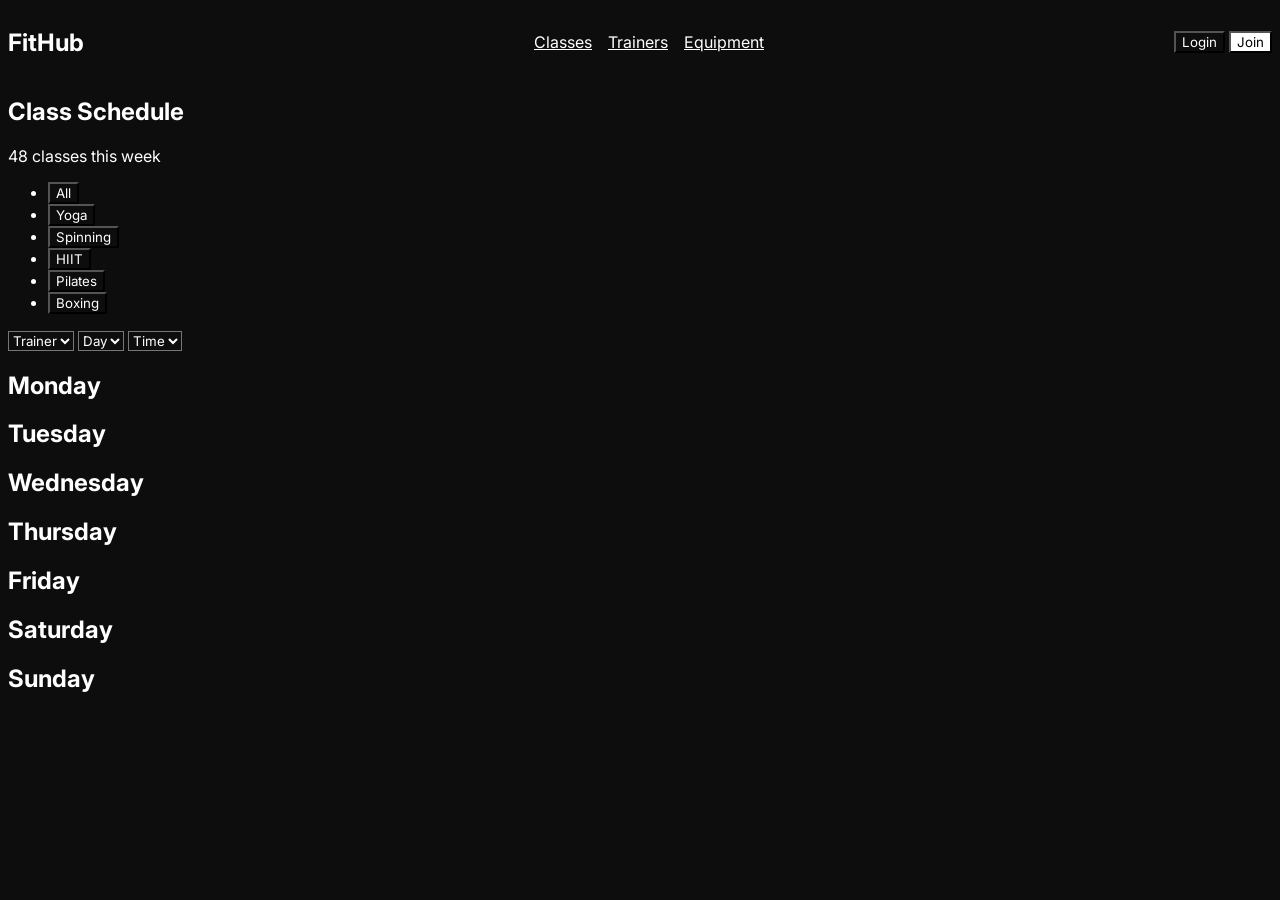
==== classes.html @ 7f0a2e30 "html feito" ====
<!DOCTYPE html>
<html>
    <head>
        <title>FitHub</title>
        <link rel="stylesheet" href="style.css">
        <link href="https://fonts.googleapis.com/css2?family=Inter:wght@400;500;600;700&display=swap" rel="stylesheet">
    </head>
    <body>
        <header>
            <h2>FitHub</h2>
            <ul>
                <li><a href="">Classes</a></li>
                <li><a href="">Trainers</a></li>
                <li><a href="">Equipment</a></li>
            </ul>
            <div>
                <input type="button" value="Login">
                <input class="joinButton" type="button" value="Join">
            </div>
        </header>
        <nav id="menu">
            <h1>Class Schedule</h1>
            <p>48 classes this week</p>
            <ul>
                <li><button class="filter-btn" data-filter="All">All</button></li>
                <li><button class="filter-btn" data-filter="Yoga">Yoga</button></li>
                <li><button class="filter-btn" data-filter="Spinning">Spinning</button></li>
                <li><button class="filter-btn" data-filter="HIIT">HIIT</button></li>
                <li><button class="filter-btn" data-filter="Pilates">Pilates</button></li>
                <li><button class="filter-btn" data-filter="Boxing">Boxing</button></li>
            </ul>
        </nav>
        <div class="filters">

            <select id="trainer-filter">
               <option value="">Trainer</option>
             </select>

            <select id="day-filter">
              <option value="">Day</option>
            </select>

            <select id="time-filter">
              <option value="">Time</option>
            </select>

        </div>
        <div class="schedule">
            <div class="day" data-day="monday">
                <h2>Monday</h2>
                <div class="classes-container"></div>
            </div>
            <div class="day" data-day="tuesday">
                <h2>Tuesday</h2>
                <div class="classes-container"></div>
            </div>
            <div class="day" data-day="wednesday">
                <h2>Wednesday</h2>
                <div class="classes-container"></div>
            </div>
            <div class="day" data-day="thursday">
                <h2>Thursday</h2>
                <div class="classes-container"></div>
            </div>
            <div class="day" data-day="friday">
                <h2>Friday</h2>
                <div class="classes-container"></div>
            </div>
            <div class="day" data-day="saturday">
                <h2>Saturday</h2>
                <div class="classes-container"></div>
            </div>
            <div class="day" data-day="sunday">
                <h2>Sunday</h2>
                <div class="classes-container"></div>
            </div>
        </div>





        <template id="class-template">
            <div class="class-card">
                <h3 class="title"></h3>
                <p class="info"></p>
                <p class="spots"></p>
                <p class="rating"></p>
                <div class="class-actions">
                  <button class="action-btn">Enroll</button>
                </div>
            </div>
        </template>
    </body>
</html>
---- style.css ----
@import url('https://fonts.googleapis.com/css2?family=Inter:wght@400;500;600&display=swap');

* {
    background-color: #0d0d0d;
    color: white;
    font-family: "Inter";
}

header {
    display: flex;
    align-items: center;
    justify-content: space-between;
}


header > ul {
    display: fleX;
    list-style-type: none;
}

header > ul > li {
    margin-left: 8px;
    margin-right: 8px;
}

.joinButton {
    background-color: white;
    color: black;
}
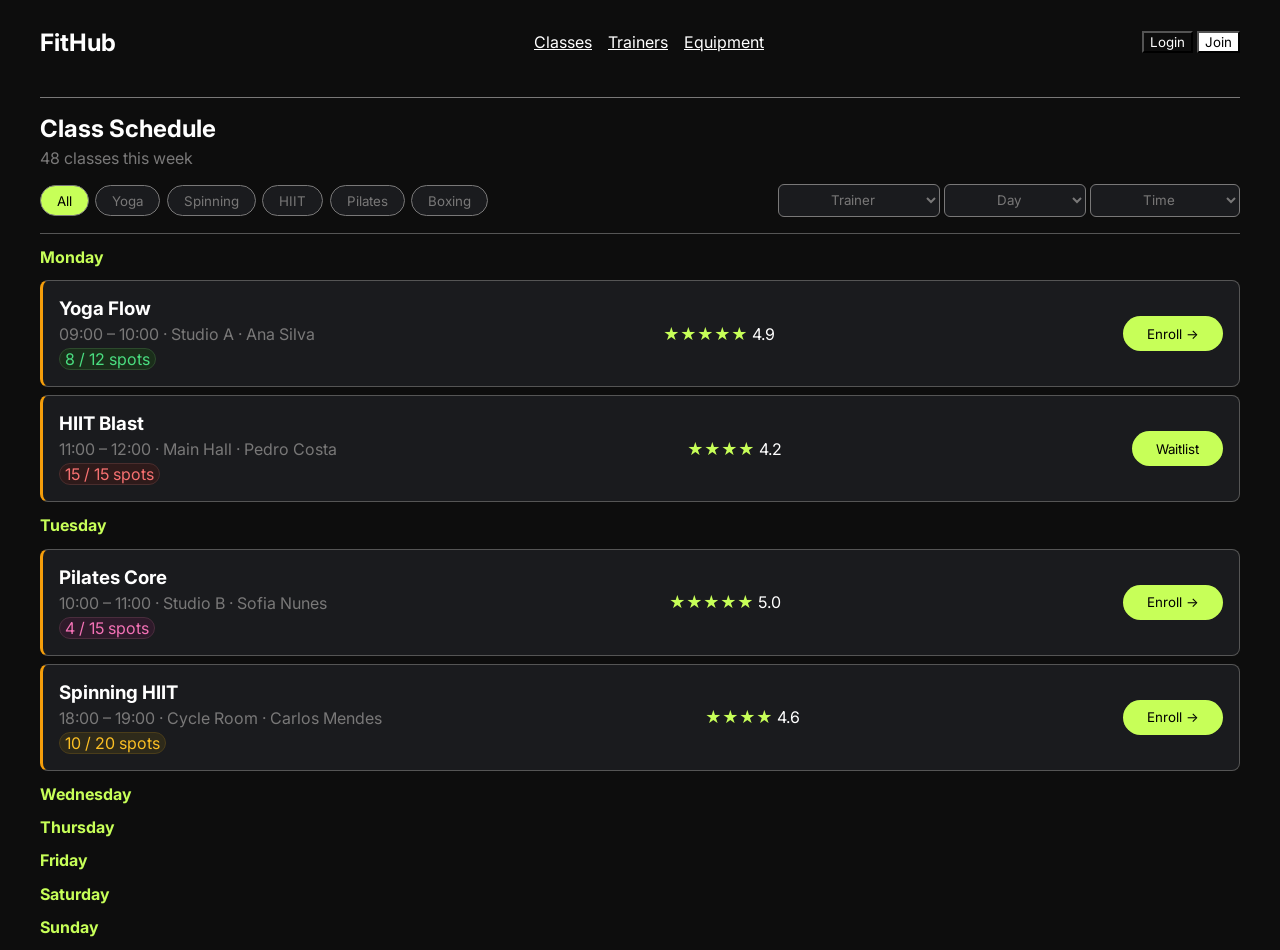
==== commit 67264824: "css feito" ====
--- a/classes.html
+++ b/classes.html
@@ -2,6 +2,7 @@
 <html>
     <head>
         <title>FitHub</title>
+        <link rel="stylesheet" href="classes.css">
         <link rel="stylesheet" href="style.css">
         <link href="https://fonts.googleapis.com/css2?family=Inter:wght@400;500;600;700&display=swap" rel="stylesheet">
     </head>
@@ -21,16 +22,17 @@
         <nav id="menu">
             <h1>Class Schedule</h1>
             <p>48 classes this week</p>
-            <ul>
-                <li><button class="filter-btn" data-filter="All">All</button></li>
+            <div class="filter-row">
+              <ul>
+                <li><button class="filter-btn active" data-filter="All">All</button></li>
                 <li><button class="filter-btn" data-filter="Yoga">Yoga</button></li>
                 <li><button class="filter-btn" data-filter="Spinning">Spinning</button></li>
                 <li><button class="filter-btn" data-filter="HIIT">HIIT</button></li>
                 <li><button class="filter-btn" data-filter="Pilates">Pilates</button></li>
                 <li><button class="filter-btn" data-filter="Boxing">Boxing</button></li>
             </ul>
-        </nav>
-        <div class="filters">
+        
+           <div class="filters">
 
             <select id="trainer-filter">
                <option value="">Trainer</option>
@@ -44,15 +46,67 @@
               <option value="">Time</option>
             </select>
 
-        </div>
+            </div>
+            </div>
+        </nav>
         <div class="schedule">
             <div class="day" data-day="monday">
                 <h2>Monday</h2>
-                <div class="classes-container"></div>
+                <div class="classes-container">
+                 <div class="class-card" data-type="yoga">
+                   <div class="class-info">
+                    <h3 class="title">Yoga Flow</h3>
+                    <p class="info">09:00 – 10:00 · Studio A · Ana Silva</p>
+                    <p class="spots">8 / 12 spots</p>
+                   </div>
+                    <p class="rating"><span class="stars">★★★★★</span> 4.9</p>
+                    <div class="class-actions">
+                     <button class="action-btn enroll">Enroll →</button>
+                    </div>
+                 </div>
+
+                 <div class="class-card" data-type="hiit">
+                    <div class="class-info">
+                     <h3 class="title">HIIT Blast</h3>
+                     <p class="info">11:00 – 12:00 · Main Hall · Pedro Costa</p>
+                     <p class="spots">15 / 15 spots</p>
+                    </div>
+                     <p class="rating"><span class="stars">★★★★</span> 4.2</p>
+                     <div class="class-actions">
+                      <button class="action-btn waitlist">Waitlist</button>
+                     </div>
+                 </div>
+                </div>
             </div>
             <div class="day" data-day="tuesday">
                 <h2>Tuesday</h2>
-                <div class="classes-container"></div>
+                <div class="classes-container">
+
+                  <div class="class-card" data-type="pilates">
+                   <div class="class-info">
+                    <h3 class="title">Pilates Core</h3>
+                    <p class="info">10:00 – 11:00 · Studio B · Sofia Nunes</p>
+                    <p class="spots">4 / 15 spots</p>
+                  </div>
+                    <p class="rating"><span class="stars">★★★★★</span> 5.0</p>
+                    <div class="class-actions">
+                     <button class="action-btn enroll">Enroll →</button>
+                    </div>
+                </div>
+
+                <div class="class-card" data-type="spinning">
+                  <div class="class-info">
+                   <h3 class="title">Spinning HIIT</h3>
+                   <p class="info">18:00 – 19:00 · Cycle Room · Carlos Mendes</p>
+                   <p class="spots">10 / 20 spots</p>
+                  </div>
+                   <p class="rating"><span class="stars">★★★★</span> 4.6</p>
+                   <div class="class-actions">
+                    <button class="action-btn enroll">Enroll →</button>
+                   </div>
+                  </div>
+
+                </div>
             </div>
             <div class="day" data-day="wednesday">
                 <h2>Wednesday</h2>
@@ -82,14 +136,18 @@
 
         <template id="class-template">
             <div class="class-card">
+              <div class="class-info">
                 <h3 class="title"></h3>
                 <p class="info"></p>
                 <p class="spots"></p>
-                <p class="rating"></p>
+              </div>
+                <p class="rating"><span class="stars"></span></p>
                 <div class="class-actions">
                   <button class="action-btn">Enroll</button>
                 </div>
             </div>
         </template>
+
+       
     </body>
 </html>
--- a/classes.css
+++ b/classes.css
@@ -0,0 +1,164 @@
+body {
+  padding: 0 2rem;
+}
+
+#menu h1{
+    border-top: 1px solid #797878;
+    margin-bottom: 5px;
+    padding-top:1rem;
+}
+#menu p{
+    color:#797878;
+    margin-bottom: 0.10rem;
+    margin-top: 0;
+
+}
+
+
+#menu ul {
+    display:flex;
+    flex-wrap:wrap;
+    gap: 0.4rem;
+    list-style: none;
+    padding:0;
+    
+
+}
+
+.filter-btn:hover {
+  background: #c7ff58;
+  color: #000;
+  
+}
+
+.filter-btn {
+    border:1px solid #797878;
+    border-radius: 999px;
+    padding: 0.4rem 1rem;
+    background-color: #1a1b1e;
+    color:#797878;
+}
+
+.filter-btn.active {
+  background: #c7ff58;
+  color: #000;
+}
+
+.filters select{
+    border:1px solid #797878;
+    border-radius: 6px;
+    padding:0.4rem 3rem;
+    background-color: #1a1b1e;
+    color:#797878;
+
+    
+
+}
+
+.filter-row {
+  display: flex;
+  justify-content: space-between;
+  align-items: center;
+  border-bottom: 1px solid #555;
+  padding-bottom: 0.03rem;
+  
+}
+
+.day h2 {
+  color: #c7ff58;
+}
+
+.class-card {
+  display: flex;
+  align-items: center;
+  justify-content: space-between;
+  gap: 1rem;
+  background: #1a1b1e;
+  border: 1px solid #555;
+  border-left: 3px solid #f59e0b;
+  border-radius: 8px;
+  padding: 1rem;
+  margin-bottom: 0.5rem;
+}
+
+.action-btn {
+  background: #c7ff58;
+  color: #000;
+  border: none;
+  border-radius: 999px;
+  padding: 0.6rem 1.5rem;
+}
+
+.class-actions{
+    background: #1a1b1e;
+}
+
+.class-info {
+  background: #1a1b1e;  
+  display: flex;
+  flex-direction: column;
+  gap: 0.25rem;
+}
+
+.day h2 {
+  font-weight: 700;
+  font-size: 1rem;
+}
+
+.rating{
+    background: #1a1b1e;
+    display: flex;
+    align-items: center;
+    gap: 0.3rem;
+    
+}
+
+.title{
+    background: #1a1b1e;
+    margin:0;
+}
+
+.info{
+    color: #797878;
+    background: #1a1b1e;
+    margin: 0;
+}
+
+.spots{
+    color: #4ade80;
+    background:#1a2e1a;
+    padding-left:5px;
+    padding-right: 5px;
+    margin: 0;
+    border-radius: 500px;
+    width: fit-content;
+}
+
+.rating .stars {
+  background: #1a1b1e;
+  color: #c7ff58;
+}
+
+[data-type="yoga"] .spots {
+  background: #1a2e1a;
+  border: 1px solid #2d4a2d;
+  color: #4ade80;
+}
+
+[data-type="hiit"] .spots {
+  background: #2e1a1a;
+  border: 1px solid #4a2d2d;
+  color: #f87171;
+}
+
+[data-type="pilates"] .spots {
+  background: #2e1a2a;
+  border: 1px solid #4a2d3d;
+  color: #f472b6;
+}
+
+[data-type="spinning"] .spots {
+  background: #2e2a1a;
+  border: 1px solid #4a3d1a;
+  color: #fbbf24;
+}
--- a/style.css
+++ b/style.css
@@ -26,4 +26,6 @@
 .joinButton {
     background-color: white;
     color: black;
-}+}
+
+
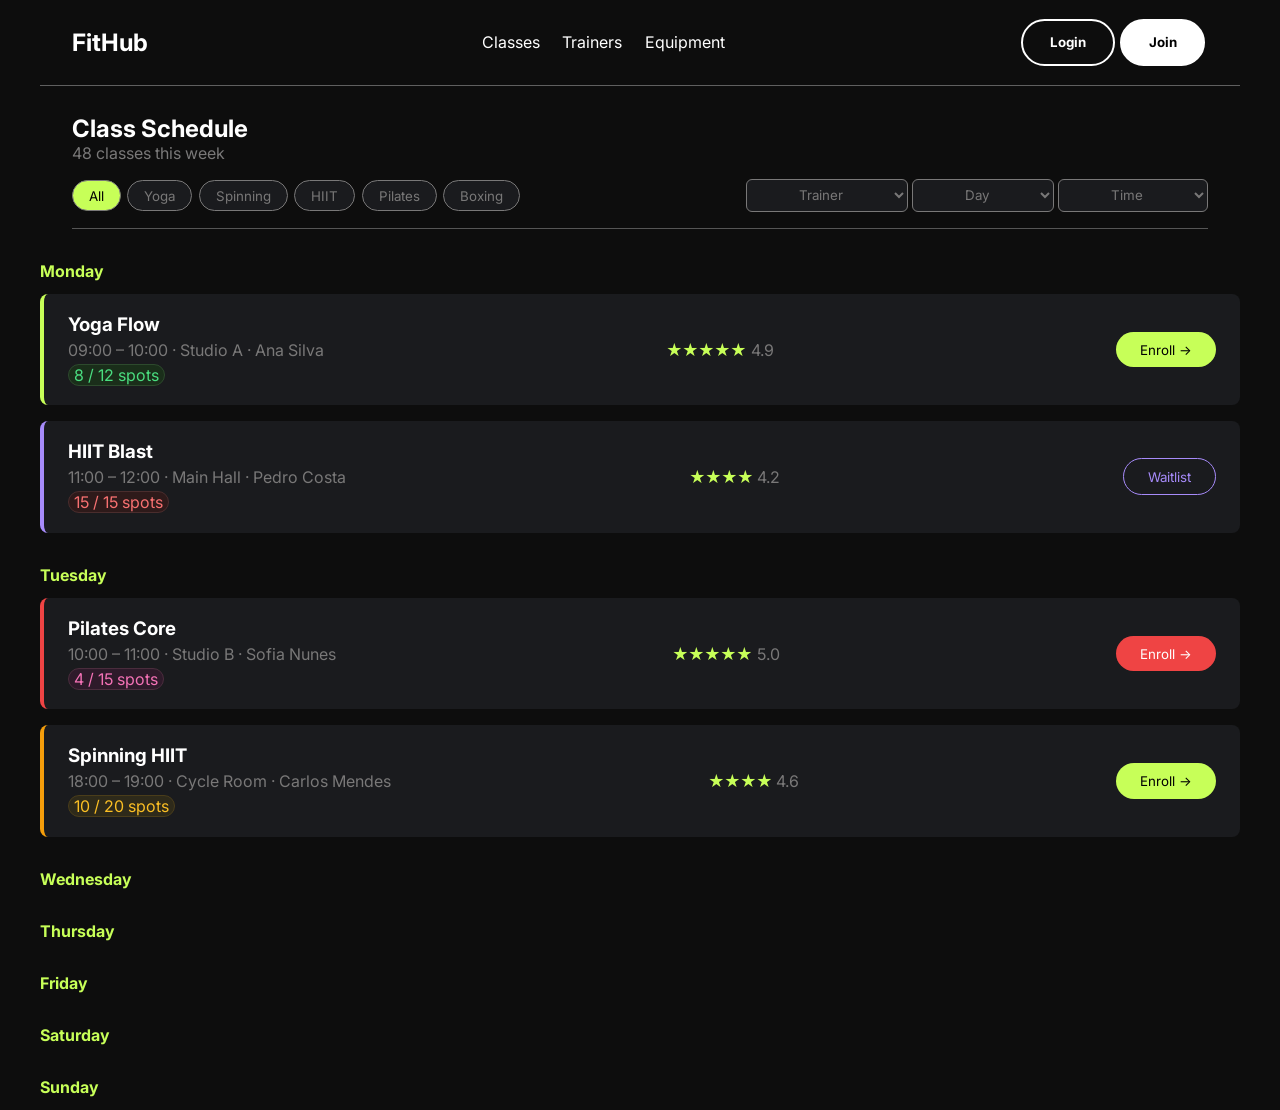
==== commit c03471de: "versao final" ====
--- a/classes.html
+++ b/classes.html
@@ -15,8 +15,8 @@
                 <li><a href="">Equipment</a></li>
             </ul>
             <div>
-                <input type="button" value="Login">
-                <input class="joinButton" type="button" value="Join">
+                <button>Login</button>
+                <button class="joinButton">Join</button>
             </div>
         </header>
         <nav id="menu">
--- a/classes.css
+++ b/classes.css
@@ -1,11 +1,21 @@
+
+
 body {
   padding: 0 2rem;
 }
 
+
+
+
+
+#menu {
+  border-top: 1px solid #5f5f5f;
+  padding: 0.5rem 2rem 0 2rem; 
+  margin-top: 0.5rem;
+}
+
 #menu h1{
-    border-top: 1px solid #797878;
-    margin-bottom: 5px;
-    padding-top:1rem;
+  margin-bottom: 0;
 }
 #menu p{
     color:#797878;
@@ -68,17 +78,20 @@
   color: #c7ff58;
 }
 
+.day {
+  margin-top: 2rem;
+}
+
 .class-card {
   display: flex;
   align-items: center;
   justify-content: space-between;
   gap: 1rem;
   background: #1a1b1e;
-  border: 1px solid #555;
   border-left: 3px solid #f59e0b;
   border-radius: 8px;
-  padding: 1rem;
-  margin-bottom: 0.5rem;
+  padding: 1.2rem 1.5rem;
+  margin-bottom: 1rem;
 }
 
 .action-btn {
@@ -89,6 +102,19 @@
   padding: 0.6rem 1.5rem;
 }
 
+.action-btn.waitlist {
+  background: transparent;
+  color: #a78bfa;
+  border: 1.5px solid #a78bfa;
+}
+
+
+[data-type="pilates"] .action-btn.enroll {
+  background: #ef4444;
+  color: #fff;
+}
+
+
 .class-actions{
     background: #1a1b1e;
 }
@@ -110,6 +136,8 @@
     display: flex;
     align-items: center;
     gap: 0.3rem;
+    color: #797878;
+    
     
 }
 
@@ -137,6 +165,10 @@
 .rating .stars {
   background: #1a1b1e;
   color: #c7ff58;
+  display: inline-flex;
+  align-items: center;
+  letter-spacing: -1px; 
+  line-height: 1;
 }
 
 [data-type="yoga"] .spots {
@@ -147,7 +179,7 @@
 
 [data-type="hiit"] .spots {
   background: #2e1a1a;
-  border: 1px solid #4a2d2d;
+   border: 1px solid #4a2d2d;
   color: #f87171;
 }
 
@@ -161,4 +193,20 @@
   background: #2e2a1a;
   border: 1px solid #4a3d1a;
   color: #fbbf24;
+}
+
+[data-type="yoga"] {
+  border-left: 4px solid #c7ff58;
+}
+
+[data-type="hiit"] {
+  border-left: 4px solid #a78bfa;
+}
+
+[data-type="pilates"] {
+  border-left: 4px solid #ef4444;
+}
+
+[data-type="spinning"] {
+  border-left: 4px solid #f59e0b;
 }
--- a/style.css
+++ b/style.css
@@ -10,6 +10,8 @@
     display: flex;
     align-items: center;
     justify-content: space-between;
+    margin-left: 2em;
+    margin-right: 2em;
 }
 
 
@@ -19,13 +21,45 @@
 }
 
 header > ul > li {
-    margin-left: 8px;
-    margin-right: 8px;
+    margin-left: 0.7em;
+    margin-right: 0.7em;
+}
+
+header > ul > li > a {
+    text-decoration: none;
+    color: var(--text-dark-gray) ;
+}
+
+header > ul > li > a:hover {
+    color: white ;
+}
+
+header > div {
+    display: flex;
+}
+
+header > div > button {
+    padding-top: 1em;
+    padding-left: 2em;
+    padding-right: 2em;
+    padding-bottom: 1em;
+    border-radius: 6em;
+    margin: 0.2em;
+    border-color: var(--text-dark-gray);
+    color: var(--text-gray);
+    font-weight: bold;
+    border-style: solid;
+    cursor:pointer;
+    transition: opacity 0.2s ease, transform 0.1s ease;
+}
+
+button:active {
+    transform: scale(0.95);
 }
 
 .joinButton {
     background-color: white;
     color: black;
+    border-color: white;
 }
 
-
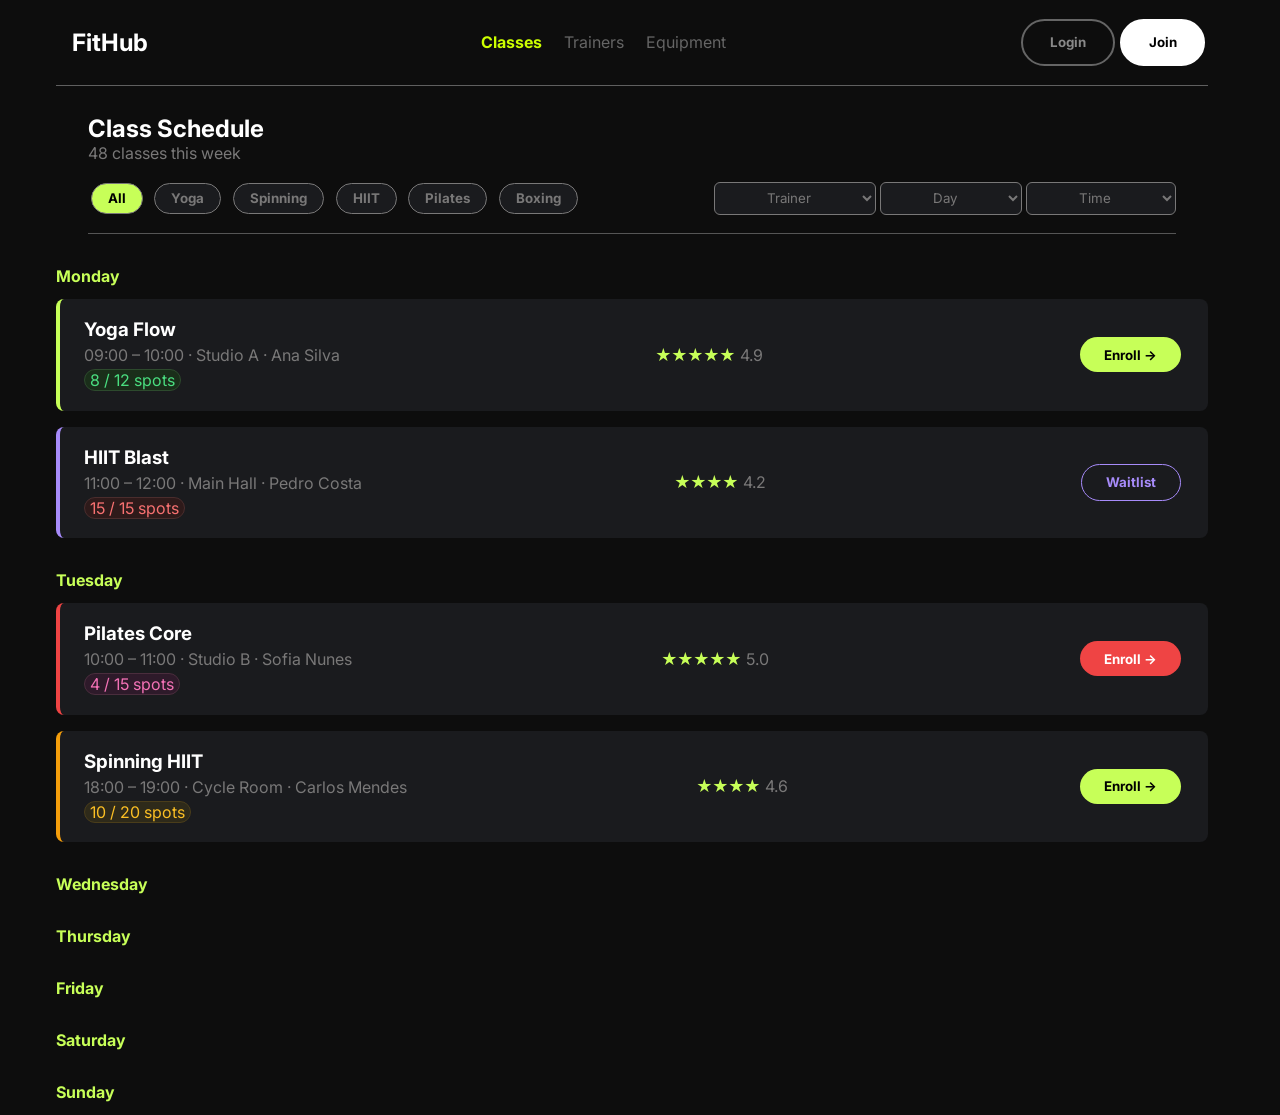
==== commit c41ddb93: "profile and header update" ====
--- a/classes.html
+++ b/classes.html
@@ -1,22 +1,23 @@
 <!DOCTYPE html>
 <html>
     <head>
-        <title>FitHub</title>
+        <title>FitHub - Classes</title>
+        <link rel="icon" type="image/png" href="https://i.imgur.com/WT1OtgQ.png">
+        <link rel="stylesheet" href="style.css">
         <link rel="stylesheet" href="classes.css">
-        <link rel="stylesheet" href="style.css">
         <link href="https://fonts.googleapis.com/css2?family=Inter:wght@400;500;600;700&display=swap" rel="stylesheet">
     </head>
     <body>
         <header>
-            <h2>FitHub</h2>
+            <a href="index.html"><h2>FitHub</h2></a>
             <ul>
-                <li><a href="">Classes</a></li>
+                <li><a class="active" href="classes.html">Classes</a></li>
                 <li><a href="">Trainers</a></li>
                 <li><a href="">Equipment</a></li>
             </ul>
             <div>
-                <button>Login</button>
-                <button class="joinButton">Join</button>
+                <button type="button">Login</button>
+                <button type="button" class="joinButton">Join</button>
             </div>
         </header>
         <nav id="menu">
--- a/style.css
+++ b/style.css
@@ -1,9 +1,55 @@
 @import url('https://fonts.googleapis.com/css2?family=Inter:wght@400;500;600&display=swap');
 
+:root {
+    --bg-dark: #0d0d0d;
+    --bg-card: #1c1c1c;
+    --text-gray: #898989;
+    --text-dark-gray: #656565;
+    
+    --neon-green: #ccff00;
+    --purple: #a855f7;
+    --red: #ef4444;
+    --orange: #f59e0b;
+
+    --spots-bg-gray: #313131;
+    --spots-green: #8cff9a;
+    --spots-bg-green: #163d1a;
+    --spots-bg-red: #3d1616;
+}
+
 * {
-    background-color: #0d0d0d;
+    background-color: var(--bg-dark);
     color: white;
     font-family: "Inter";
+}
+
+button {
+    padding: 1em 2em;
+    border-radius: 6em;
+    margin: 0.2em;
+    border-color: var(--text-dark-gray);
+    color: var(--text-gray);
+    font-weight: bold;
+    border-style: solid;
+    cursor:pointer;
+    transition: opacity 0.2s ease, transform 0.1s ease;
+}
+
+button:active {
+    transform: scale(0.95);
+}
+
+a {
+    text-decoration: none;
+}
+
+body > *:not(header) {
+    margin-left: 1em;
+    margin-right: 2em;
+}
+
+a:hover {
+    color: var(--neon-green) ;
 }
 
 header {
@@ -26,35 +72,12 @@
 }
 
 header > ul > li > a {
-    text-decoration: none;
     color: var(--text-dark-gray) ;
 }
 
-header > ul > li > a:hover {
-    color: white ;
-}
 
 header > div {
     display: flex;
-}
-
-header > div > button {
-    padding-top: 1em;
-    padding-left: 2em;
-    padding-right: 2em;
-    padding-bottom: 1em;
-    border-radius: 6em;
-    margin: 0.2em;
-    border-color: var(--text-dark-gray);
-    color: var(--text-gray);
-    font-weight: bold;
-    border-style: solid;
-    cursor:pointer;
-    transition: opacity 0.2s ease, transform 0.1s ease;
-}
-
-button:active {
-    transform: scale(0.95);
 }
 
 .joinButton {
@@ -63,3 +86,7 @@
     border-color: white;
 }
 
+.active {
+  color: var(--neon-green);
+  font-weight: bold;
+}
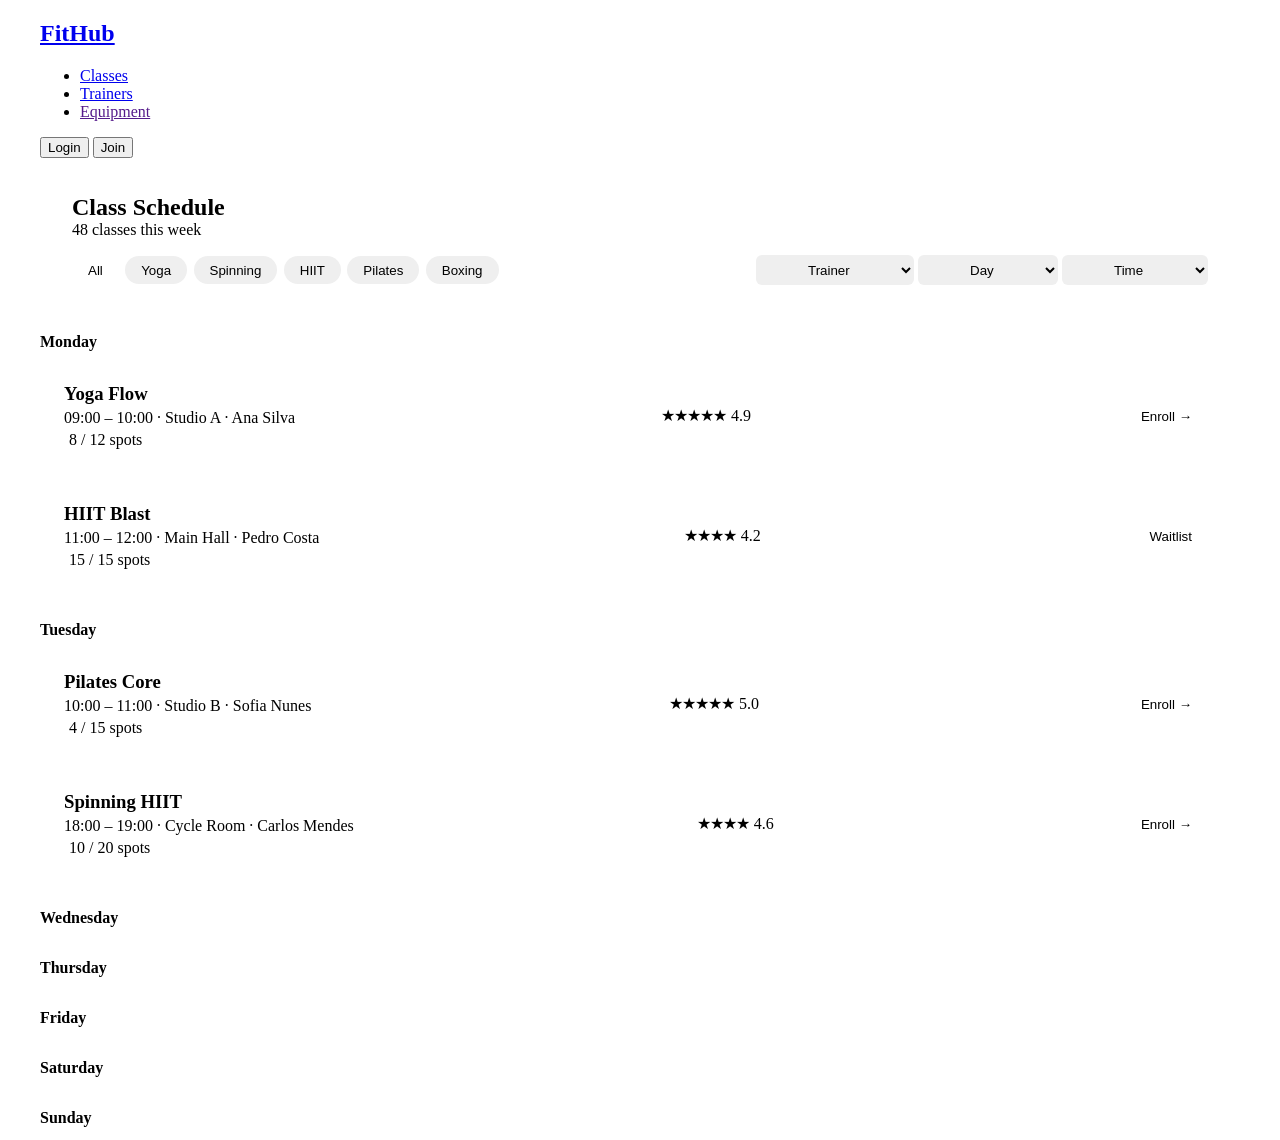
==== commit 4e7722dc: "login atualizado" ====
--- a/classes.html
+++ b/classes.html
@@ -1,9 +1,8 @@
 <!DOCTYPE html>
-<html>
+<html lang="en">
     <head>
-        <title>FitHub - Classes</title>
+        <title>FitHub</title>
         <link rel="icon" type="image/png" href="https://i.imgur.com/WT1OtgQ.png">
-        <link rel="stylesheet" href="style.css">
         <link rel="stylesheet" href="classes.css">
         <link href="https://fonts.googleapis.com/css2?family=Inter:wght@400;500;600;700&display=swap" rel="stylesheet">
     </head>
@@ -12,7 +11,7 @@
             <a href="index.html"><h2>FitHub</h2></a>
             <ul>
                 <li><a class="active" href="classes.html">Classes</a></li>
-                <li><a href="">Trainers</a></li>
+                <li><a href="profile-trainers.html">Trainers</a></li>
                 <li><a href="">Equipment</a></li>
             </ul>
             <div>
--- a/classes.css
+++ b/classes.css
@@ -9,16 +9,18 @@
 
 
 #menu {
-  border-top: 1px solid #5f5f5f;
+  border-top: 1px solid var(--text-dark-gray);
   padding: 0.5rem 2rem 0 2rem; 
   margin-top: 0.5rem;
+  margin-left: 0;
+  margin-right: 0;
 }
 
 #menu h1{
   margin-bottom: 0;
 }
 #menu p{
-    color:#797878;
+    color:var(--text-gray);
     margin-bottom: 0.10rem;
     margin-top: 0;
 
@@ -36,46 +38,41 @@
 }
 
 .filter-btn:hover {
-  background: #c7ff58;
-  color: #000;
+  background: var(--neon-green);
+  color: black;
   
 }
 
 .filter-btn {
-    border:1px solid #797878;
+    border:1px solid var(--text-dark-gray);
     border-radius: 999px;
     padding: 0.4rem 1rem;
-    background-color: #1a1b1e;
-    color:#797878;
+    color:var(--text-gray);
 }
 
 .filter-btn.active {
-  background: #c7ff58;
-  color: #000;
+  background: var(--neon-green);
+  color: black;
 }
 
 .filters select{
-    border:1px solid #797878;
+    border:1px solid var(--text-gray);
     border-radius: 6px;
     padding:0.4rem 3rem;
-    background-color: #1a1b1e;
-    color:#797878;
-
-    
-
+    color:var(--text-gray);
 }
 
 .filter-row {
   display: flex;
   justify-content: space-between;
   align-items: center;
-  border-bottom: 1px solid #555;
+  border-bottom: 1px solid var(--text-dark-gray);
   padding-bottom: 0.03rem;
   
 }
 
 .day h2 {
-  color: #c7ff58;
+  color: var(--neon-green);
 }
 
 .day {
@@ -87,16 +84,16 @@
   align-items: center;
   justify-content: space-between;
   gap: 1rem;
-  background: #1a1b1e;
-  border-left: 3px solid #f59e0b;
+  background: var(--bg-card);
+  border-left: 3px solid var(--orange);
   border-radius: 8px;
   padding: 1.2rem 1.5rem;
   margin-bottom: 1rem;
 }
 
 .action-btn {
-  background: #c7ff58;
-  color: #000;
+  background: var(--neon-green);
+  color: black;
   border: none;
   border-radius: 999px;
   padding: 0.6rem 1.5rem;
@@ -104,23 +101,22 @@
 
 .action-btn.waitlist {
   background: transparent;
-  color: #a78bfa;
-  border: 1.5px solid #a78bfa;
+  color: var(--purple);
+  border: 1.5px solid var(--purple);
 }
 
 
 [data-type="pilates"] .action-btn.enroll {
-  background: #ef4444;
-  color: #fff;
+  background: var(--red);
 }
 
 
 .class-actions{
-    background: #1a1b1e;
+    background: var(--bg-card);
 }
 
 .class-info {
-  background: #1a1b1e;  
+  background: var(--bg-card);  
   display: flex;
   flex-direction: column;
   gap: 0.25rem;
@@ -132,29 +128,29 @@
 }
 
 .rating{
-    background: #1a1b1e;
+    background: var(--bg-card);
     display: flex;
     align-items: center;
     gap: 0.3rem;
-    color: #797878;
+    color: var(--text-gray);
     
     
 }
 
 .title{
-    background: #1a1b1e;
+    background: var(--bg-card);
     margin:0;
 }
 
 .info{
-    color: #797878;
-    background: #1a1b1e;
+    color: var(--text-gray);
+    background: var(--bg-card);
     margin: 0;
 }
 
 .spots{
-    color: #4ade80;
-    background:#1a2e1a;
+    color: var(--spots-green);
+    background:var(--spots-bg-green);
     padding-left:5px;
     padding-right: 5px;
     margin: 0;
@@ -163,8 +159,8 @@
 }
 
 .rating .stars {
-  background: #1a1b1e;
-  color: #c7ff58;
+  background: var(--bg-card);
+  color: var(--neon-green);
   display: inline-flex;
   align-items: center;
   letter-spacing: -1px; 
@@ -172,41 +168,27 @@
 }
 
 [data-type="yoga"] .spots {
-  background: #1a2e1a;
-  border: 1px solid #2d4a2d;
-  color: #4ade80;
+  background: var(--spots-bg-green);
+  color: var(--spots-green);
 }
 
 [data-type="hiit"] .spots {
-  background: #2e1a1a;
-   border: 1px solid #4a2d2d;
-  color: #f87171;
-}
-
-[data-type="pilates"] .spots {
-  background: #2e1a2a;
-  border: 1px solid #4a2d3d;
-  color: #f472b6;
-}
-
-[data-type="spinning"] .spots {
-  background: #2e2a1a;
-  border: 1px solid #4a3d1a;
-  color: #fbbf24;
+  background: var(--spots-bg-red);
+  color: var(--spots-red);
 }
 
 [data-type="yoga"] {
-  border-left: 4px solid #c7ff58;
+  border-left: 4px solid var(--neon-green);
 }
 
 [data-type="hiit"] {
-  border-left: 4px solid #a78bfa;
+  border-left: 4px solid var(--purple);
 }
 
 [data-type="pilates"] {
-  border-left: 4px solid #ef4444;
+  border-left: 4px solid var(--red);
 }
 
 [data-type="spinning"] {
-  border-left: 4px solid #f59e0b;
+  border-left: 4px solid var(--orange);
 }
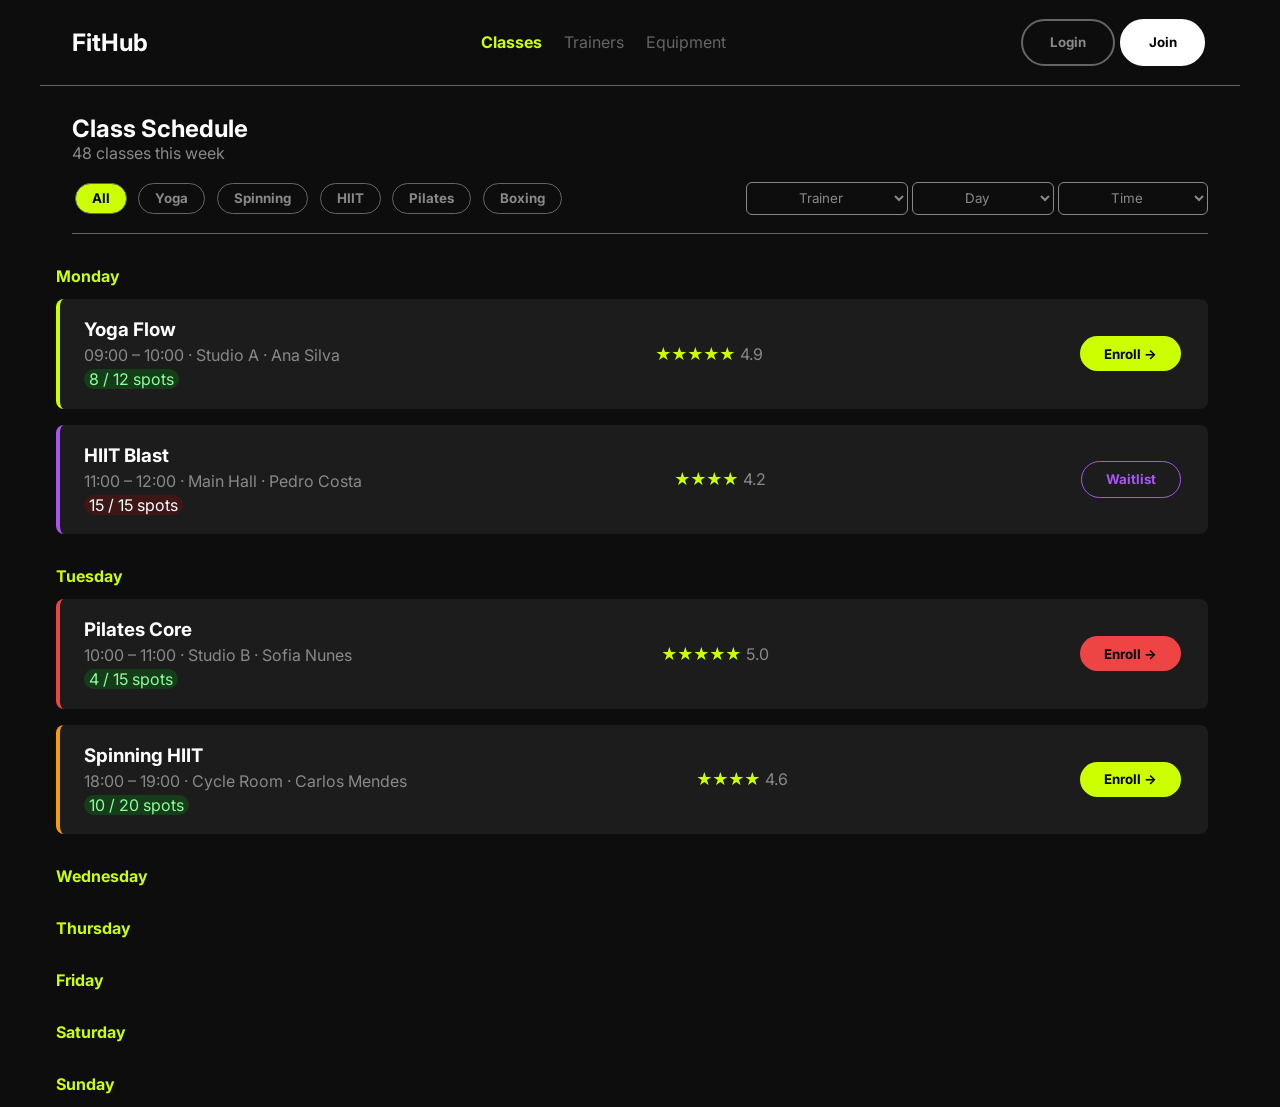
==== commit 19c2e098: "header links" ====
--- a/classes.html
+++ b/classes.html
@@ -1,8 +1,9 @@
 <!DOCTYPE html>
-<html lang="en">
+<html>
     <head>
-        <title>FitHub</title>
+        <title>FitHub - Classes</title>
         <link rel="icon" type="image/png" href="https://i.imgur.com/WT1OtgQ.png">
+        <link rel="stylesheet" href="style.css">
         <link rel="stylesheet" href="classes.css">
         <link href="https://fonts.googleapis.com/css2?family=Inter:wght@400;500;600;700&display=swap" rel="stylesheet">
     </head>
--- a/style.css
+++ b/style.css
@@ -0,0 +1,92 @@
+@import url('https://fonts.googleapis.com/css2?family=Inter:wght@400;500;600&display=swap');
+
+:root {
+    --bg-dark: #0d0d0d;
+    --bg-card: #1c1c1c;
+    --text-gray: #898989;
+    --text-dark-gray: #656565;
+    
+    --neon-green: #ccff00;
+    --purple: #a855f7;
+    --red: #ef4444;
+    --orange: #f59e0b;
+
+    --spots-bg-gray: #313131;
+    --spots-green: #8cff9a;
+    --spots-bg-green: #163d1a;
+    --spots-bg-red: #3d1616;
+}
+
+* {
+    background-color: var(--bg-dark);
+    color: white;
+    font-family: "Inter";
+}
+
+button {
+    padding: 1em 2em;
+    border-radius: 6em;
+    margin: 0.2em;
+    border-color: var(--text-dark-gray);
+    color: var(--text-gray);
+    font-weight: bold;
+    border-style: solid;
+    cursor:pointer;
+    transition: opacity 0.2s ease, transform 0.1s ease;
+}
+
+button:active {
+    transform: scale(0.95);
+}
+
+a {
+    text-decoration: none;
+}
+
+body > *:not(header) {
+    margin-left: 1em;
+    margin-right: 2em;
+}
+
+a:hover {
+    color: var(--neon-green) ;
+}
+
+header {
+    display: flex;
+    align-items: center;
+    justify-content: space-between;
+    margin-left: 2em;
+    margin-right: 2em;
+}
+
+
+header > ul {
+    display: fleX;
+    list-style-type: none;
+}
+
+header > ul > li {
+    margin-left: 0.7em;
+    margin-right: 0.7em;
+}
+
+header > ul > li > a {
+    color: var(--text-dark-gray) ;
+}
+
+
+header > div {
+    display: flex;
+}
+
+.joinButton {
+    background-color: white;
+    color: black;
+    border-color: white;
+}
+
+.active {
+  color: var(--neon-green);
+  font-weight: bold;
+}
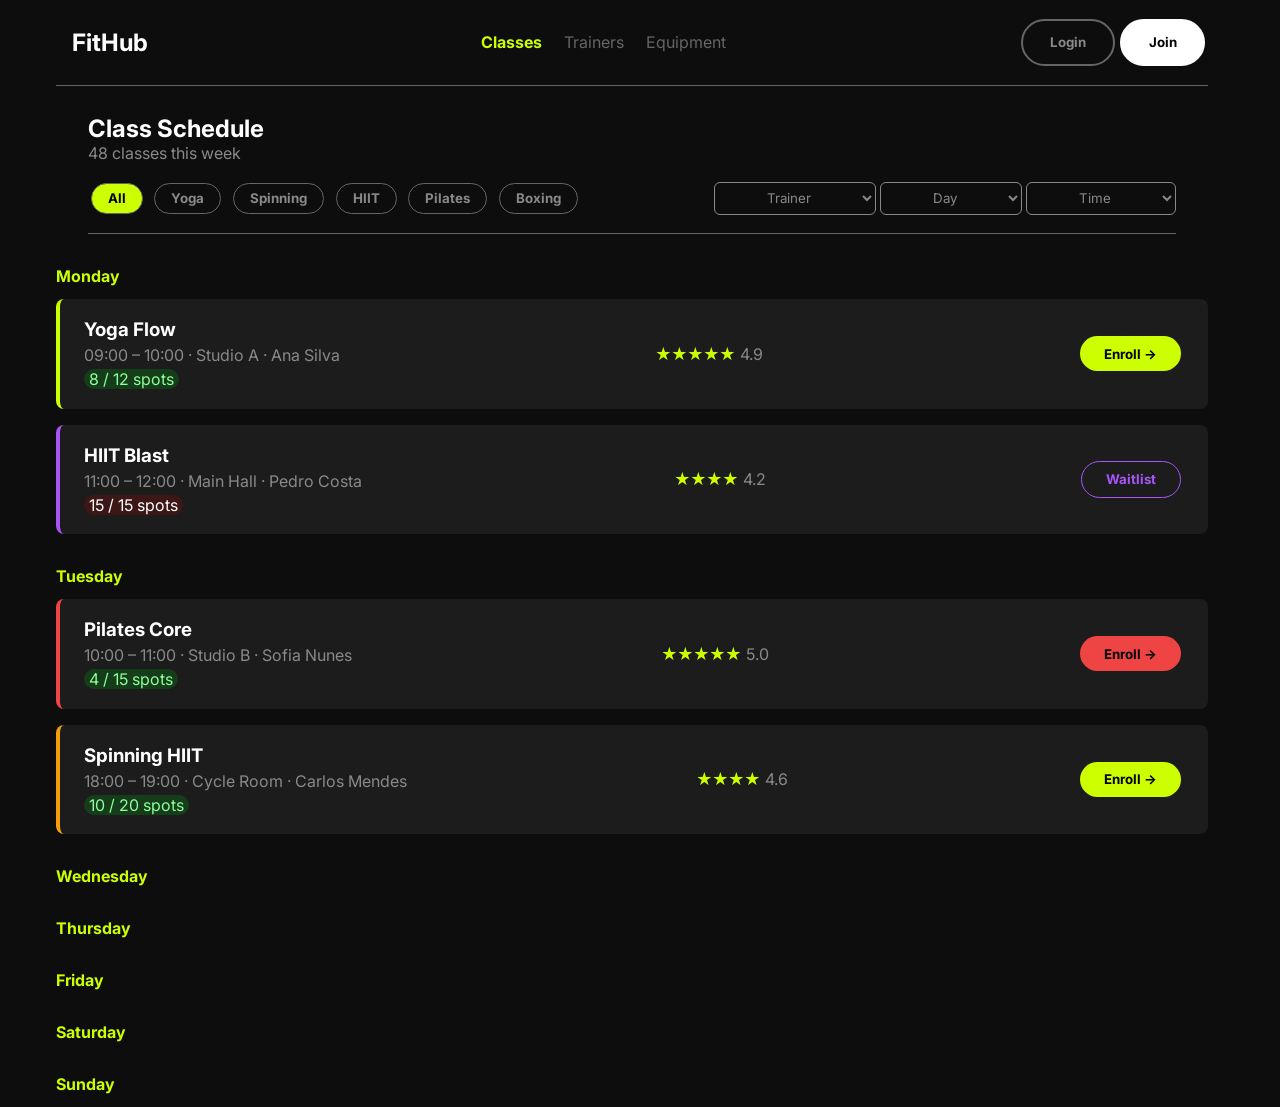
==== commit 80154590: "verification fix" ====
--- a/classes.html
+++ b/classes.html
@@ -1,6 +1,7 @@
 <!DOCTYPE html>
-<html>
+<html lang="en">
     <head>
+        <meta charset="UTF-8">
         <title>FitHub - Classes</title>
         <link rel="icon" type="image/png" href="https://i.imgur.com/WT1OtgQ.png">
         <link rel="stylesheet" href="style.css">
--- a/classes.css
+++ b/classes.css
@@ -12,8 +12,6 @@
   border-top: 1px solid var(--text-dark-gray);
   padding: 0.5rem 2rem 0 2rem; 
   margin-top: 0.5rem;
-  margin-left: 0;
-  margin-right: 0;
 }
 
 #menu h1{
